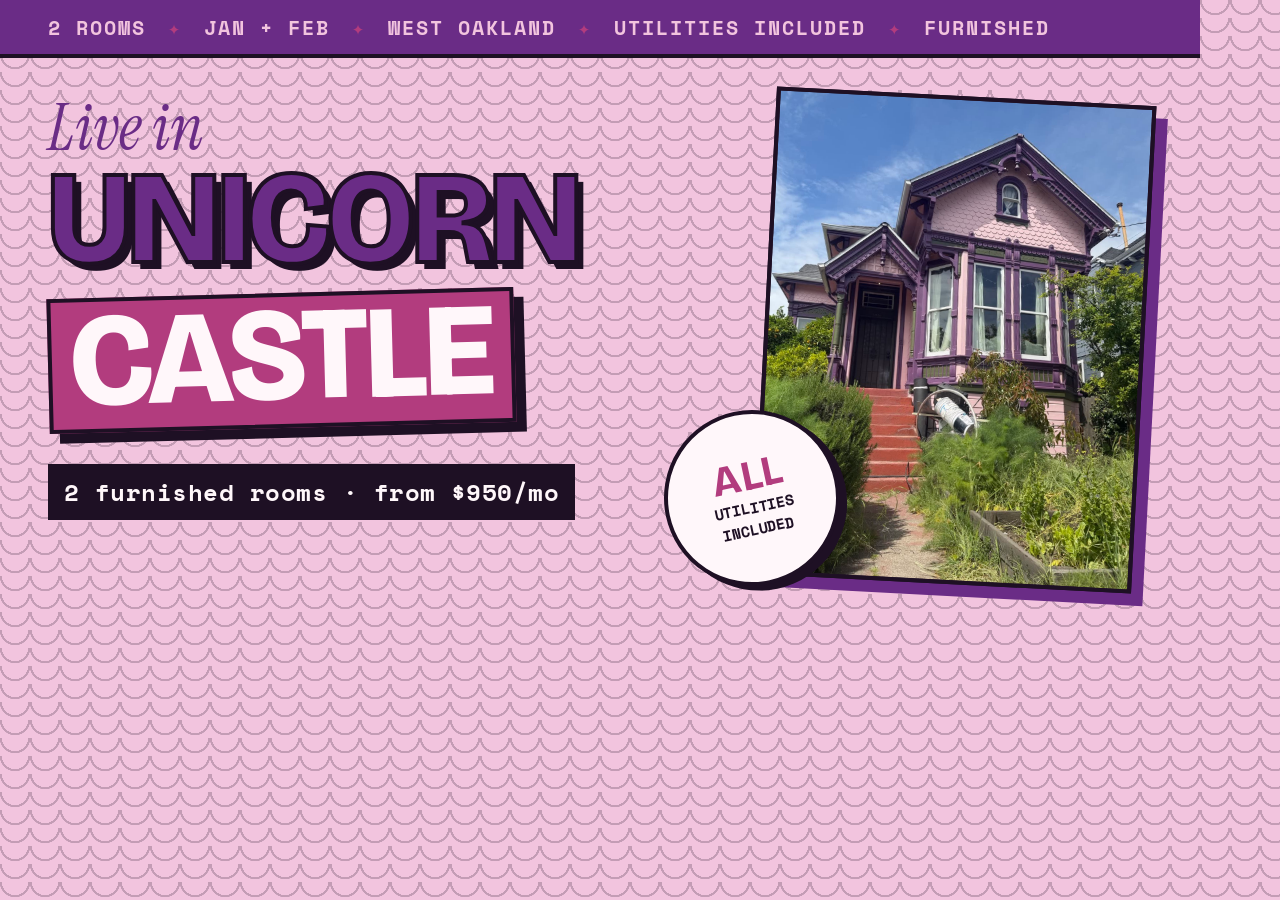
==== share/og-card.html @ 73133263 "Unicorn Castle sublet microsite Co-Authored-By: Claude Opus 5.5 <noreply@anthropic.com>" ====
<!doctype html>
<html><head><meta charset="utf-8">
<link href="https://fonts.googleapis.com/css2?family=Bricolage+Grotesque:opsz,wght@12..96,800&family=Instrument+Serif:ital@1&family=Space+Mono:wght@700&display=swap" rel="stylesheet">
<style>
  html,body{margin:0;width:1200px;height:630px;overflow:hidden}
  body{background:#F2C4DE;font-family:"Bricolage Grotesque",sans-serif;color:#1E1024;position:relative;
    background-image:radial-gradient(circle at 50% 0,transparent 13px,rgba(30,16,36,.22) 13px,rgba(30,16,36,.22) 15px,transparent 15.5px);background-size:30px 18px}
  .bar{position:absolute;top:0;left:0;right:0;height:54px;background:#6A2C86;border-bottom:4px solid #1E1024;color:#F2C4DE;
    font:700 20px "Space Mono",monospace;letter-spacing:.1em;text-transform:uppercase;display:flex;align-items:center;gap:22px;padding-left:48px;white-space:nowrap}
  .bar i{font-style:normal;color:#B23C7E}
  .copy{position:absolute;left:48px;top:96px;width:640px}
  .the{font:italic 64px "Instrument Serif",serif;color:#6A2C86;line-height:1}
  .uni{font-weight:800;font-size:132px;line-height:.9;color:#6A2C86;-webkit-text-stroke:4px #1E1024;text-shadow:7px 7px 0 #1E1024;text-transform:uppercase;letter-spacing:-.02em}
  .castle{display:inline-block;margin-top:14px;font-weight:800;font-size:132px;line-height:.9;text-transform:uppercase;letter-spacing:-.02em;background:#B23C7E;color:#FFF7FA;
    border:4px solid #1E1024;box-shadow:10px 10px 0 #1E1024;padding:0 18px 8px;transform:rotate(-1.5deg)}
  .sub{margin-top:36px;display:inline-block;background:#1E1024;color:#FFF7FA;font:700 24px "Space Mono",monospace;padding:10px 16px;letter-spacing:.02em}
  .photo{position:absolute;right:56px;top:96px;width:372px;height:480px;border:4px solid #1E1024;box-shadow:12px 12px 0 #6A2C86;transform:rotate(3deg);overflow:hidden;background:#1E1024}
  .photo img{width:100%;height:100%;object-fit:cover}
  .badge{position:absolute;right:360px;bottom:44px;width:168px;height:168px;border-radius:50%;background:#FFF7FA;border:4px solid #1E1024;box-shadow:6px 6px 0 #1E1024;
    display:grid;place-content:center;text-align:center;transform:rotate(-12deg);font-weight:800;line-height:.95}
  .badge b{font-size:42px;color:#B23C7E;display:block}
  .badge span{font:700 15px "Space Mono",monospace;text-transform:uppercase}
</style></head>
<body>
  <div class="bar">2 rooms <i>✦</i> Jan + Feb <i>✦</i> West Oakland <i>✦</i> Utilities included <i>✦</i> Furnished</div>
  <div class="copy">
    <div class="the">Live in</div>
    <div class="uni">Unicorn</div>
    <div class="castle">Castle</div><br>
    <div class="sub">2 furnished rooms · from $950/mo</div>
  </div>
  <div class="photo"><img src="../img/castle.jpg" alt=""></div>
  <div class="badge"><b>ALL</b><span>utilities<br>included</span></div>
</body></html>
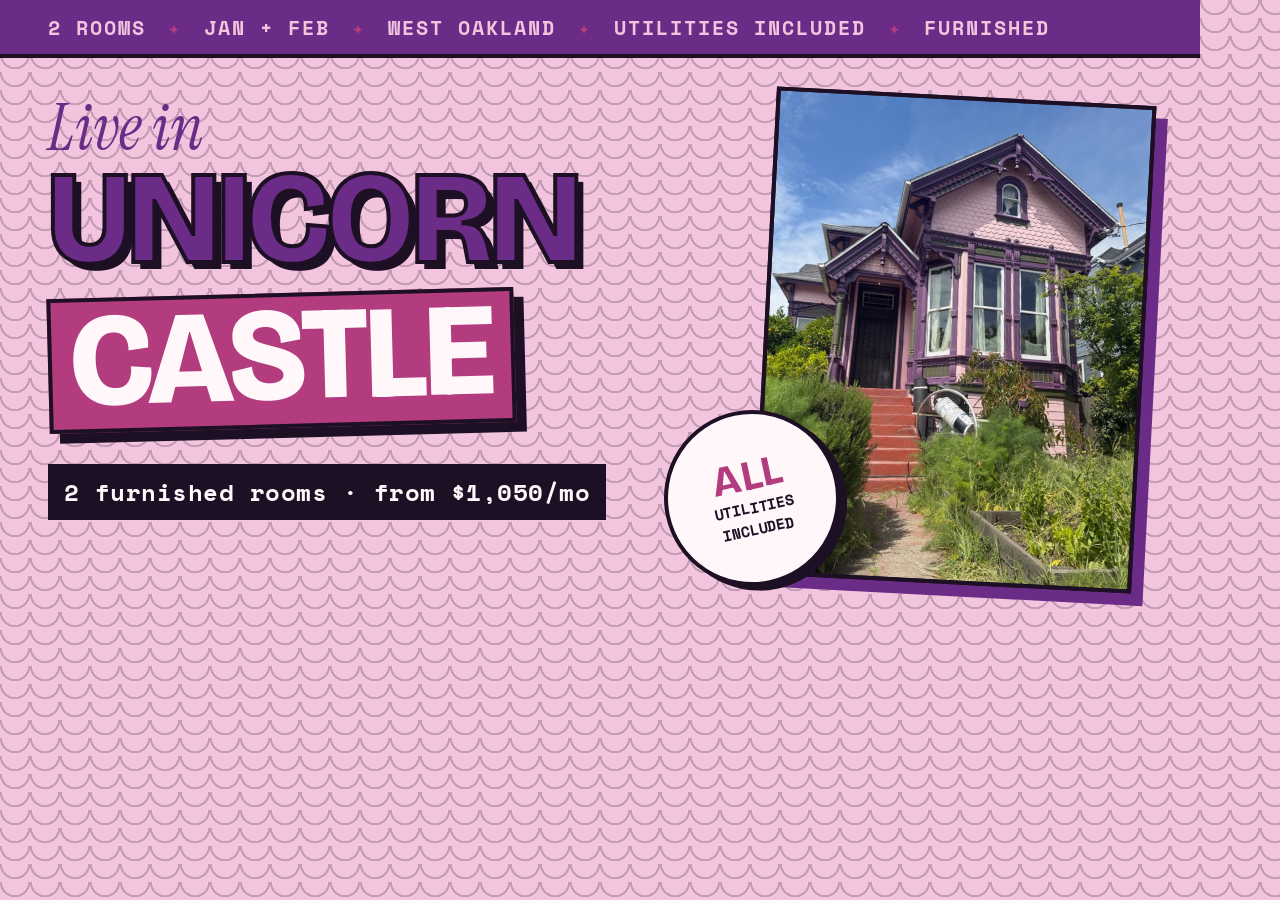
==== commit f8867996: "Update prices: Garden $1,300, Den $1,050 Co-Authored-By: Claude Opus 5.5 <noreply@anthropic.com>" ====
--- a/share/og-card.html
+++ b/share/og-card.html
@@ -27,7 +27,7 @@
     <div class="the">Live in</div>
     <div class="uni">Unicorn</div>
     <div class="castle">Castle</div><br>
-    <div class="sub">2 furnished rooms · from $950/mo</div>
+    <div class="sub">2 furnished rooms · from $1,050/mo</div>
   </div>
   <div class="photo"><img src="../img/castle.jpg" alt=""></div>
   <div class="badge"><b>ALL</b><span>utilities<br>included</span></div>
